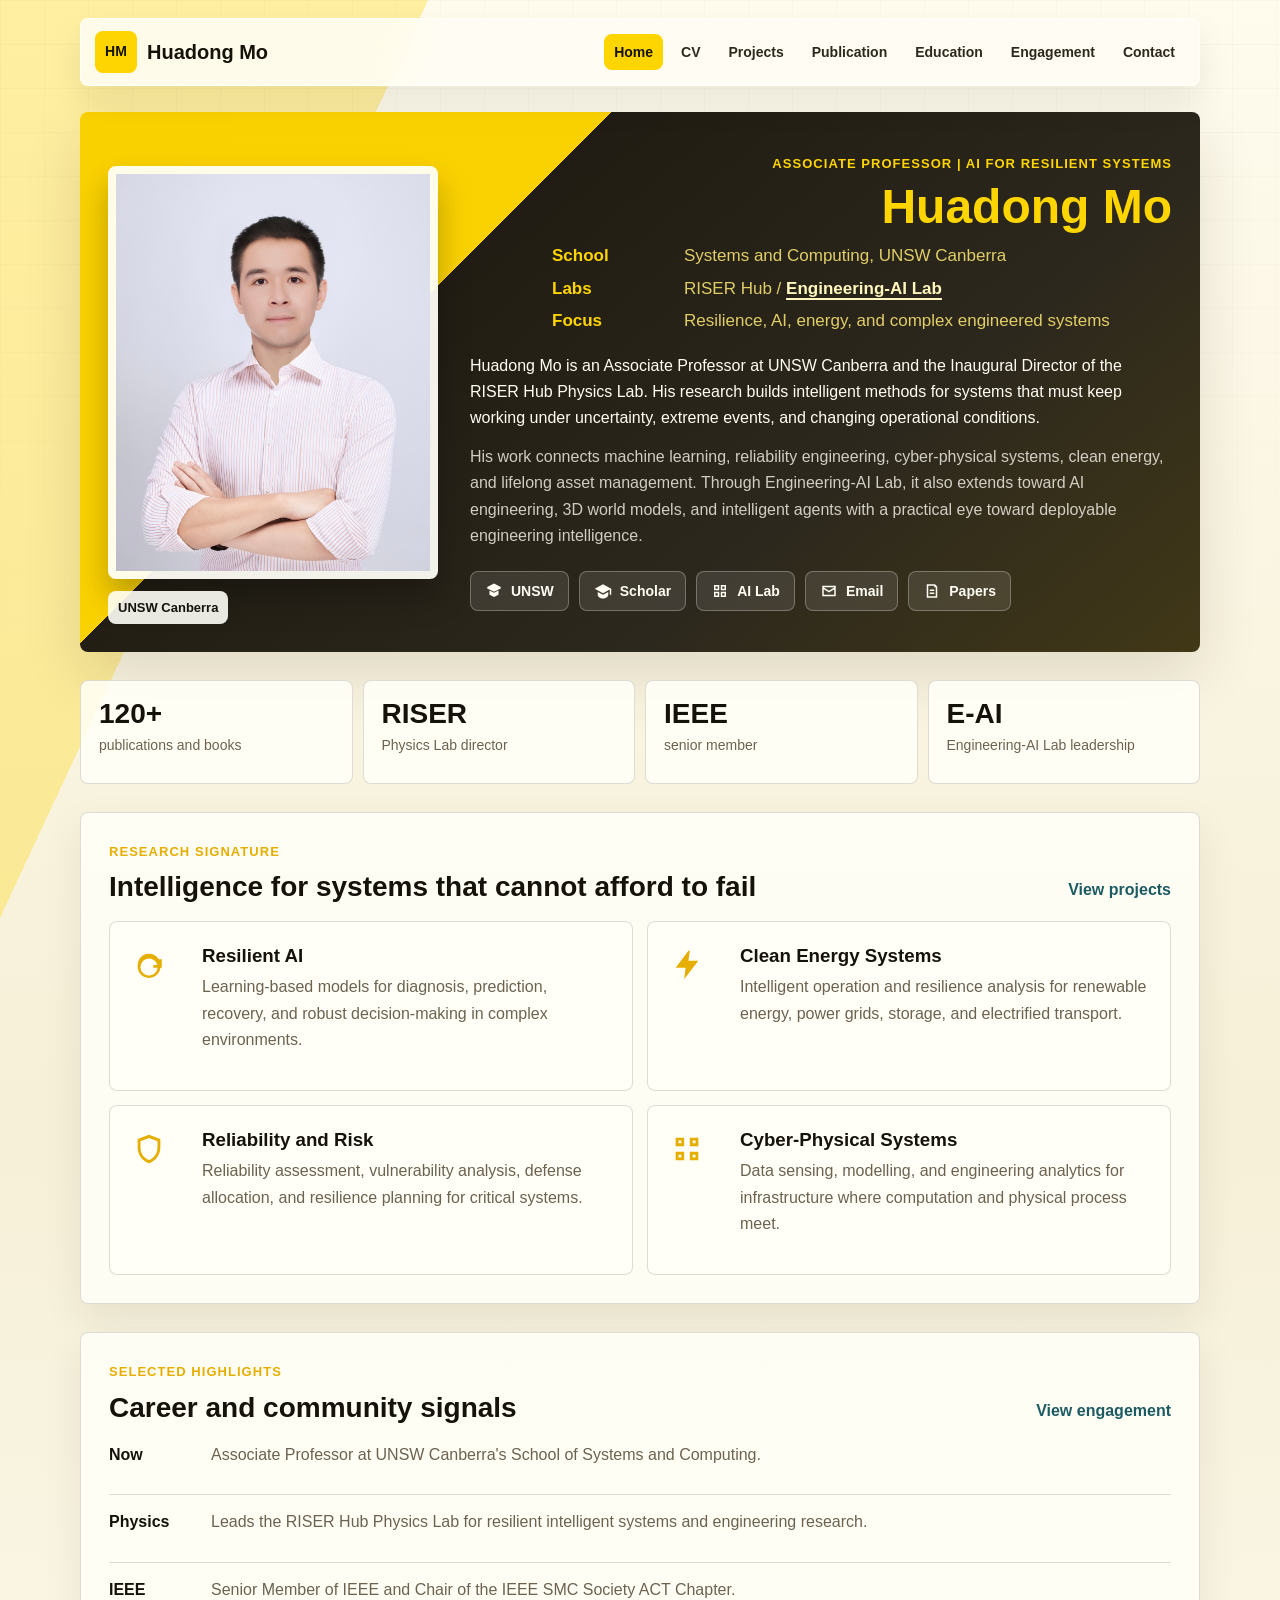
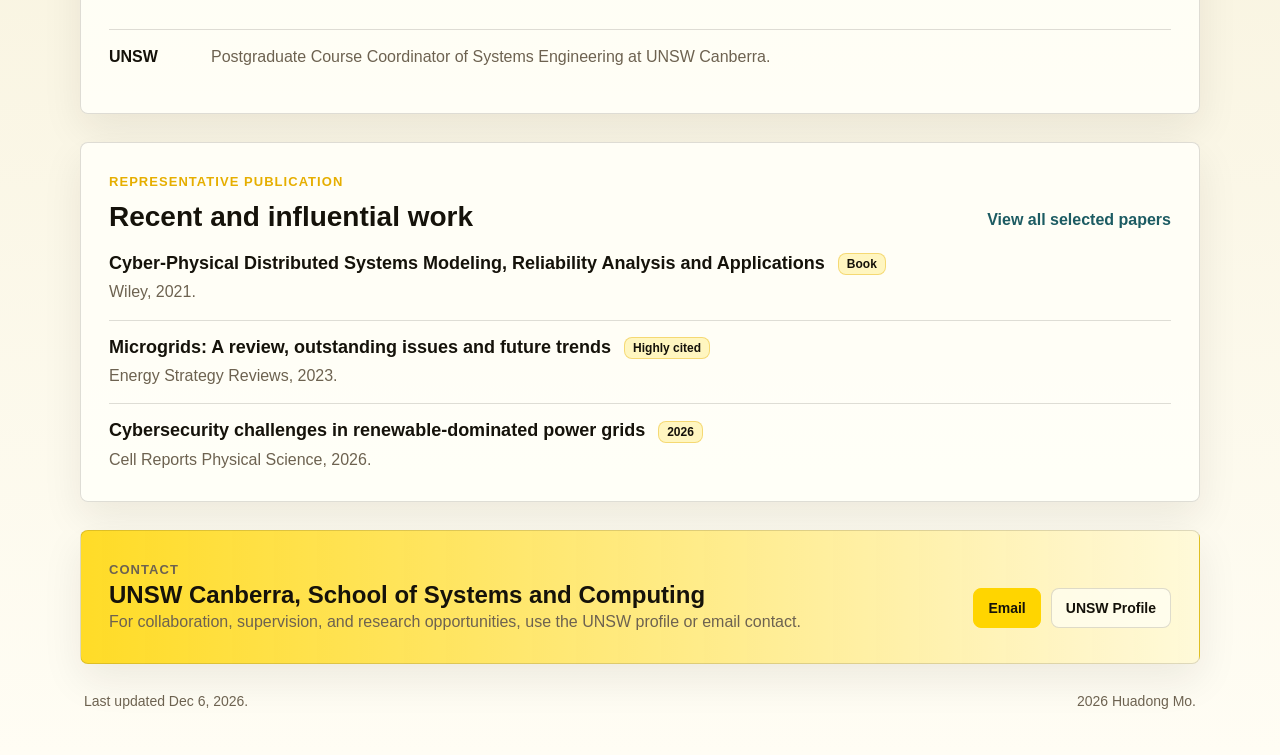
==== index.html @ 5bae4b28 "Initial Huadong Mo homepage" ====
<!DOCTYPE html>
<html lang="en">
  <head>
    <meta charset="UTF-8" />
    <meta name="viewport" content="width=device-width, initial-scale=1.0" />
    <title>Huadong Mo | Home</title>
    <meta
      name="description"
      content="Academic homepage of Huadong Mo, Associate Professor at UNSW Canberra and Director of the RISER Hub Physics Lab."
    />
    <link rel="icon" href="favicon.svg" type="image/svg+xml" />
    <link rel="stylesheet" href="styles.css" />
  </head>
  <body>
    <div class="page-shell">
      <header class="site-header">
        <a class="brand" href="index.html" aria-label="Huadong Mo home">
          <span class="brand-mark">HM</span>
          <span>Huadong Mo</span>
        </a>
        <nav class="site-nav" aria-label="Primary">
          <a href="index.html" aria-current="page">Home</a>
          <a href="cv.html">CV</a>
          <a href="projects.html">Projects</a>
          <a href="publications.html">Publication</a>
          <a href="education.html">Education</a>
          <a href="engagement.html">Engagement</a>
          <a href="contact.html">Contact</a>
        </nav>
      </header>

      <main>
        <section class="hero-panel">
          <div class="hero-photo-wrap">
            <img
              class="hero-photo"
              src="huadong.jpg"
              alt="Portrait of Huadong Mo"
            />
            <div class="photo-caption">UNSW Canberra</div>
          </div>
          <div class="hero-copy">
            <p class="meta">Associate Professor | AI for Resilient Systems</p>
            <h1 class="page-title">Huadong Mo</h1>
            <div class="subtitle">
              <div class="subtitle-row">
                <span>School</span>
                <span>Systems and Computing, UNSW Canberra</span>
              </div>
              <div class="subtitle-row">
                <span>Labs</span>
                <span>
                  RISER Hub /
                  <a
                    href="https://engineeringai-lab.github.io"
                    target="_blank"
                    rel="noreferrer"
                  >Engineering-AI Lab</a>
                </span>
              </div>
              <div class="subtitle-row">
                <span>Focus</span>
                <span>Resilience, AI, energy, and complex engineered systems</span>
              </div>
            </div>
            <p class="lede">
              Huadong Mo is an Associate Professor at UNSW Canberra and the
              Inaugural Director of the RISER Hub Physics Lab. His research
              builds intelligent methods for systems that must keep working
              under uncertainty, extreme events, and changing operational
              conditions.
            </p>
            <p class="lede lede-secondary">
              His work connects machine learning, reliability engineering,
              cyber-physical systems, clean energy, and lifelong asset
              management. Through Engineering-AI Lab, it also extends toward
              AI engineering, 3D world models, and intelligent agents with a
              practical eye toward deployable engineering intelligence.
            </p>
            <div class="icon-links" aria-label="Profile links">
              <a
                class="icon-link"
                href="https://www.unsw.edu.au/staff/huadong-mo"
                target="_blank"
                rel="noreferrer"
                aria-label="UNSW profile"
                title="UNSW profile"
              >
                <svg viewBox="0 0 24 24" aria-hidden="true">
                  <path d="M12 2 3 6.5v2L12 13l9-4.5v-2L12 2Zm-6 9.2V17l6 3 6-3v-5.8l-6 3-6-3Z" />
                </svg>
                <span>UNSW</span>
              </a>
              <a
                class="icon-link"
                href="https://scholar.google.com/citations?user=-s1nb1wAAAAJ&amp;hl=en"
                target="_blank"
                rel="noreferrer"
                aria-label="Google Scholar"
                title="Google Scholar"
              >
                <svg viewBox="0 0 24 24" aria-hidden="true">
                  <path d="M12 3 1 9l11 6 9-4.91V17h2V9L12 3Zm0 14L5 13.18V17c0 2.76 3.13 5 7 5s7-2.24 7-5v-3.82L12 17Z" />
                </svg>
                <span>Scholar</span>
              </a>
              <a
                class="icon-link"
                href="https://engineeringai-lab.github.io"
                target="_blank"
                rel="noreferrer"
                aria-label="Engineering-AI Lab"
                title="Engineering-AI Lab"
              >
                <svg viewBox="0 0 24 24" aria-hidden="true">
                  <path d="M4 4h7v7H4V4Zm2 2v3h3V6H6Zm7-2h7v7h-7V4Zm2 2v3h3V6h-3ZM4 13h7v7H4v-7Zm2 2v3h3v-3H6Zm7-2h7v7h-7v-7Zm2 2v3h3v-3h-3Z" />
                </svg>
                <span>AI Lab</span>
              </a>
              <a
                class="icon-link"
                href="mailto:huadong.mo@unsw.edu.au"
                aria-label="Email Huadong Mo"
                title="Email Huadong Mo"
              >
                <svg viewBox="0 0 24 24" aria-hidden="true">
                  <path d="M3 5h18v14H3V5Zm2 2v.35l7 4.2 7-4.2V7H5Zm14 10V9.68l-7 4.2-7-4.2V17h14Z" />
                </svg>
                <span>Email</span>
              </a>
              <a
                class="icon-link"
                href="publications.html"
                aria-label="Publication list"
                title="Publication list"
              >
                <svg viewBox="0 0 24 24" aria-hidden="true">
                  <path d="M5 3h11l3 3v15H5V3Zm10 2H7v14h10V7h-2V5Zm-6 5h6v2H9v-2Zm0 4h6v2H9v-2Z" />
                </svg>
                <span>Papers</span>
              </a>
            </div>
          </div>
        </section>

        <section class="signal-strip" aria-label="Profile highlights">
          <div>
            <strong>120+</strong>
            <span>publications and books</span>
          </div>
          <div>
            <strong>RISER</strong>
            <span>Physics Lab director</span>
          </div>
          <div>
            <strong>IEEE</strong>
            <span>senior member</span>
          </div>
          <div>
            <strong>E-AI</strong>
            <span>Engineering-AI Lab leadership</span>
          </div>
        </section>

        <section class="section-block">
          <div class="section-heading-row">
            <div>
              <p class="section-kicker">Research Signature</p>
              <h2>Intelligence for systems that cannot afford to fail</h2>
            </div>
            <a class="text-link" href="projects.html">View projects</a>
          </div>
          <div class="overview-grid">
            <article class="overview-card">
              <svg class="overview-icon" viewBox="0 0 24 24" aria-hidden="true">
                <path d="M4 12a8 8 0 0 1 14.93-4H21v6h-6v-2h2.84A6 6 0 1 0 18 14h2.07A8 8 0 1 1 4 12Z" />
              </svg>
              <div>
                <h3>Resilient AI</h3>
                <p>
                  Learning-based models for diagnosis, prediction, recovery,
                  and robust decision-making in complex environments.
                </p>
              </div>
            </article>
            <article class="overview-card">
              <svg class="overview-icon" viewBox="0 0 24 24" aria-hidden="true">
                <path d="M13 2 4 14h7l-1 8 10-13h-7l1-7Z" />
              </svg>
              <div>
                <h3>Clean Energy Systems</h3>
                <p>
                  Intelligent operation and resilience analysis for renewable
                  energy, power grids, storage, and electrified transport.
                </p>
              </div>
            </article>
            <article class="overview-card">
              <svg class="overview-icon" viewBox="0 0 24 24" aria-hidden="true">
                <path d="M12 2 4 5v6c0 5.1 3.2 9.6 8 11 4.8-1.4 8-5.9 8-11V5l-8-3Zm0 2.2 6 2.25V11c0 4-2.35 7.55-6 8.85C8.35 18.55 6 15 6 11V6.45l6-2.25Z" />
              </svg>
              <div>
                <h3>Reliability and Risk</h3>
                <p>
                  Reliability assessment, vulnerability analysis, defense
                  allocation, and resilience planning for critical systems.
                </p>
              </div>
            </article>
            <article class="overview-card">
              <svg class="overview-icon" viewBox="0 0 24 24" aria-hidden="true">
                <path d="M4 4h6v6H4V4Zm10 0h6v6h-6V4ZM4 14h6v6H4v-6Zm10 0h6v6h-6v-6ZM6 6v2h2V6H6Zm10 0v2h2V6h-2ZM6 16v2h2v-2H6Zm10 0v2h2v-2h-2Z" />
              </svg>
              <div>
                <h3>Cyber-Physical Systems</h3>
                <p>
                  Data sensing, modelling, and engineering analytics for
                  infrastructure where computation and physical process meet.
                </p>
              </div>
            </article>
          </div>
        </section>

        <section class="section-block">
          <div class="section-heading-row">
            <div>
              <p class="section-kicker">Selected Highlights</p>
              <h2>Career and community signals</h2>
            </div>
            <a class="text-link" href="engagement.html">View engagement</a>
          </div>
          <ul class="timeline-list">
            <li>
              <span class="timeline-date">Now</span>
              <span class="timeline-text">
                Associate Professor at UNSW Canberra's School of Systems and
                Computing.
              </span>
            </li>
            <li>
              <span class="timeline-date">Physics</span>
              <span class="timeline-text">
                Leads the RISER Hub Physics Lab for resilient intelligent
                systems and engineering research.
              </span>
            </li>
            <li>
              <span class="timeline-date">IEEE</span>
              <span class="timeline-text">
                Senior Member of IEEE and Chair of the IEEE SMC Society ACT
                Chapter.
              </span>
            </li>
            <li>
              <span class="timeline-date">UNSW</span>
              <span class="timeline-text">
                Postgraduate Course Coordinator of Systems Engineering at UNSW
                Canberra.
              </span>
            </li>
          </ul>
        </section>

        <section class="section-block">
          <div class="section-heading-row">
            <div>
              <p class="section-kicker">Representative Publication</p>
              <h2>Recent and influential work</h2>
            </div>
            <a class="text-link" href="publications.html">View all selected papers</a>
          </div>
          <ul class="publication-list compact-list">
            <li>
              <div class="publication-title">
                Cyber-Physical Distributed Systems Modeling, Reliability
                Analysis and Applications
                <span class="publication-type">Book</span>
              </div>
              <div class="publication-venue">Wiley, 2021.</div>
            </li>
            <li>
              <div class="publication-title">
                Microgrids: A review, outstanding issues and future trends
                <span class="publication-type">Highly cited</span>
              </div>
              <div class="publication-venue">Energy Strategy Reviews, 2023.</div>
            </li>
            <li>
              <div class="publication-title">
                Cybersecurity challenges in renewable-dominated power grids
                <span class="publication-type">2026</span>
              </div>
              <div class="publication-venue">Cell Reports Physical Science, 2026.</div>
            </li>
          </ul>
        </section>

        <section class="contact-band" id="contact">
          <div>
            <p class="section-kicker">Contact</p>
            <h2>UNSW Canberra, School of Systems and Computing</h2>
            <p>
              For collaboration, supervision, and research opportunities, use
              the UNSW profile or email contact.
            </p>
          </div>
          <div class="contact-actions">
            <a class="solid-link" href="mailto:huadong.mo@unsw.edu.au">Email</a>
            <a
              class="ghost-link"
              href="https://www.unsw.edu.au/staff/huadong-mo"
              target="_blank"
              rel="noreferrer"
            >UNSW Profile</a>
          </div>
        </section>
      </main>

      <footer class="site-footer">
        <p>Last updated <span id="last-updated">recently</span>.</p>
        <p><span id="current-year"></span> Huadong Mo.</p>
      </footer>
    </div>

    <script src="script.js"></script>
  </body>
</html>
---- styles.css ----
:root {
  --unsw-yellow: #ffd500;
  --yellow-deep: #e6ae00;
  --ink: #15120a;
  --ink-soft: #2d281d;
  --muted: #6d6250;
  --paper: #fffdf4;
  --surface: rgba(255, 255, 248, 0.86);
  --surface-strong: #fff9d9;
  --line: rgba(21, 18, 10, 0.14);
  --link: #0d5367;
  --cool: #1c5b62;
  --max-width: 1120px;
  --shadow: 0 24px 60px rgba(34, 28, 10, 0.12);
}

*,
*::before,
*::after {
  box-sizing: border-box;
}

html {
  scroll-behavior: smooth;
}

body {
  margin: 0;
  min-height: 100vh;
  color: var(--ink);
  font-family: Arial, Helvetica, sans-serif;
  font-size: 16px;
  line-height: 1.65;
  background:
    linear-gradient(115deg, rgba(255, 213, 0, 0.32) 0 18%, transparent 18% 100%),
    linear-gradient(180deg, #fffbed 0%, #f6f0d8 48%, #fffdf4 100%);
}

body::before {
  content: "";
  position: fixed;
  inset: 0;
  z-index: -1;
  pointer-events: none;
  background-image:
    linear-gradient(rgba(21, 18, 10, 0.045) 1px, transparent 1px),
    linear-gradient(90deg, rgba(21, 18, 10, 0.04) 1px, transparent 1px);
  background-size: 44px 44px;
  mask-image: linear-gradient(180deg, rgba(0, 0, 0, 0.52), transparent 78%);
}

a {
  color: var(--link);
  text-decoration: none;
}

a:hover,
a:focus-visible {
  text-decoration: underline;
}

img {
  display: block;
  max-width: 100%;
}

.page-shell {
  width: min(calc(100% - 32px), var(--max-width));
  margin: 0 auto;
  padding: 18px 0 42px;
}

.site-header {
  position: sticky;
  top: 12px;
  z-index: 10;
  display: flex;
  align-items: center;
  justify-content: space-between;
  gap: 20px;
  margin-bottom: 26px;
  padding: 12px 14px;
  border: 1px solid rgba(255, 255, 255, 0.72);
  border-radius: 8px;
  background: rgba(255, 253, 244, 0.88);
  box-shadow: 0 16px 34px rgba(24, 21, 12, 0.08);
  backdrop-filter: blur(16px);
}

.brand {
  display: inline-flex;
  align-items: center;
  gap: 10px;
  min-width: max-content;
  color: var(--ink);
  font-size: 20px;
  font-weight: 800;
  letter-spacing: 0;
}

.brand:hover,
.brand:focus-visible {
  text-decoration: none;
}

.brand-mark {
  display: inline-grid;
  width: 42px;
  height: 42px;
  place-items: center;
  border-radius: 8px;
  background: var(--unsw-yellow);
  color: var(--ink);
  font-size: 14px;
  font-weight: 900;
}

.site-nav {
  display: flex;
  flex-wrap: wrap;
  justify-content: flex-end;
  gap: 8px;
}

.site-nav a {
  display: inline-flex;
  align-items: center;
  min-height: 36px;
  padding: 0 10px;
  border-radius: 8px;
  color: var(--ink-soft);
  font-size: 14px;
  font-weight: 700;
  line-height: 1;
}

.site-nav a:hover,
.site-nav a:focus-visible,
.site-nav a[aria-current="page"] {
  background: var(--unsw-yellow);
  color: var(--ink);
  text-decoration: none;
}

main {
  display: grid;
  gap: 28px;
}

.hero-panel {
  display: grid;
  grid-template-columns: 330px minmax(0, 1fr);
  gap: 32px;
  align-items: stretch;
  min-height: 540px;
  padding: 28px;
  border-radius: 8px;
  background:
    linear-gradient(135deg, rgba(255, 213, 0, 0.98) 0 32%, transparent 32% 100%),
    linear-gradient(140deg, #16130b 0%, #2d281d 68%, #413817 100%);
  color: var(--paper);
  box-shadow: var(--shadow);
}

.hero-photo-wrap {
  display: grid;
  align-content: end;
  gap: 12px;
}

.hero-photo {
  width: 100%;
  aspect-ratio: 4 / 5;
  object-fit: cover;
  object-position: center 20%;
  border: 8px solid rgba(255, 255, 248, 0.94);
  border-radius: 8px;
  box-shadow: 0 18px 32px rgba(0, 0, 0, 0.26);
}

.photo-caption {
  display: inline-flex;
  width: fit-content;
  padding: 6px 10px;
  border-radius: 8px;
  background: rgba(255, 255, 248, 0.9);
  color: var(--ink);
  font-size: 13px;
  font-weight: 800;
}

.hero-copy {
  display: flex;
  flex-direction: column;
  justify-content: center;
  min-width: 0;
}

.meta,
.section-kicker {
  margin: 0 0 8px;
  color: var(--yellow-deep);
  font-size: 13px;
  font-weight: 900;
  letter-spacing: 0.08em;
  text-transform: uppercase;
}

.hero-copy .meta {
  align-self: flex-end;
  width: min(100%, 620px);
  color: var(--unsw-yellow);
  text-align: right;
}

.page-title {
  align-self: flex-end;
  width: min(100%, 620px);
  margin: 0 0 10px;
  color: var(--unsw-yellow);
  font-size: 48px;
  line-height: 1.05;
  letter-spacing: 0;
  text-align: right;
}

.subtitle {
  align-self: flex-end;
  display: grid;
  gap: 4px;
  width: min(100%, 620px);
  margin: 0 0 18px;
  color: rgba(255, 234, 116, 0.86);
  font-size: 17px;
}

.subtitle-row {
  display: grid;
  grid-template-columns: 118px minmax(0, 1fr);
  gap: 14px;
}

.subtitle-row span:first-child {
  color: var(--unsw-yellow);
  font-weight: 800;
}

.subtitle-row a {
  color: #fff7bd;
  font-weight: 800;
  text-decoration: underline;
  text-decoration-thickness: 2px;
  text-underline-offset: 4px;
}

.lede {
  margin: 0;
  max-width: 740px;
}

.lede-secondary {
  margin-top: 12px;
  color: rgba(255, 253, 244, 0.78);
}

.wide-lede {
  max-width: 900px;
  color: var(--ink-soft);
}

.icon-links,
.page-actions,
.contact-actions {
  display: flex;
  flex-wrap: wrap;
  gap: 10px;
  margin-top: 22px;
}

.icon-link,
.solid-link,
.ghost-link {
  display: inline-flex;
  align-items: center;
  justify-content: center;
  gap: 8px;
  min-height: 40px;
  padding: 0 14px;
  border-radius: 8px;
  font-size: 14px;
  font-weight: 800;
  transition: transform 0.18s ease, border-color 0.18s ease, background 0.18s ease;
}

.icon-link {
  border: 1px solid rgba(255, 255, 248, 0.28);
  background: rgba(255, 255, 248, 0.1);
  color: #fffdf4;
}

.icon-link:hover,
.icon-link:focus-visible {
  transform: translateY(-1px);
  border-color: var(--unsw-yellow);
  text-decoration: none;
}

.icon-link svg {
  width: 18px;
  height: 18px;
  fill: currentColor;
}

.solid-link {
  border: 1px solid var(--unsw-yellow);
  background: var(--unsw-yellow);
  color: var(--ink);
}

.ghost-link {
  border: 1px solid var(--line);
  background: rgba(255, 255, 248, 0.68);
  color: var(--ink);
}

.solid-link:hover,
.solid-link:focus-visible,
.ghost-link:hover,
.ghost-link:focus-visible {
  transform: translateY(-1px);
  text-decoration: none;
}

.signal-strip {
  display: grid;
  grid-template-columns: repeat(4, minmax(0, 1fr));
  gap: 10px;
}

.signal-strip div {
  min-height: 104px;
  padding: 18px;
  border: 1px solid var(--line);
  border-radius: 8px;
  background: var(--surface);
}

.signal-strip strong {
  display: block;
  color: var(--ink);
  font-size: 28px;
  line-height: 1.1;
}

.signal-strip span {
  display: block;
  margin-top: 6px;
  color: var(--muted);
  font-size: 14px;
  line-height: 1.4;
}

.section-block,
.page-header,
.project-feature,
.contact-band {
  border: 1px solid var(--line);
  border-radius: 8px;
  background: var(--surface);
  box-shadow: 0 16px 40px rgba(34, 28, 10, 0.08);
}

.section-block,
.page-header {
  padding: 28px;
}

.page-header {
  display: grid;
  gap: 8px;
  background:
    linear-gradient(90deg, rgba(255, 213, 0, 0.38), transparent 58%),
    var(--surface);
}

.page-header h1,
.section-block h2,
.project-feature h2,
.contact-band h2 {
  margin: 0;
  color: var(--ink);
  line-height: 1.18;
  letter-spacing: 0;
}

.page-header h1 {
  font-size: 40px;
}

.page-header p,
.project-feature p,
.contact-band p {
  margin: 0;
  max-width: 760px;
  color: var(--muted);
}

.section-heading-row {
  display: flex;
  align-items: end;
  justify-content: space-between;
  gap: 18px;
  margin-bottom: 18px;
}

.section-heading-row h2 {
  font-size: 28px;
}

.text-link {
  min-width: max-content;
  color: var(--cool);
  font-weight: 800;
}

.overview-grid,
.cv-grid,
.teaching-grid,
.engagement-grid,
.contact-grid {
  display: grid;
  grid-template-columns: repeat(2, minmax(0, 1fr));
  gap: 14px;
}

.overview-card,
.cv-card,
.teaching-card,
.engagement-card,
.contact-card,
.project-card {
  border: 1px solid var(--line);
  border-radius: 8px;
  background: rgba(255, 255, 248, 0.78);
}

.overview-card {
  display: grid;
  grid-template-columns: 54px minmax(0, 1fr);
  gap: 16px;
  min-height: 170px;
  padding: 22px;
}

.overview-icon {
  width: 34px;
  height: 34px;
  margin-top: 4px;
  color: var(--yellow-deep);
  fill: currentColor;
}

.overview-card h3,
.cv-card h3,
.teaching-card h3,
.timeline-item h3 {
  margin: 0 0 6px;
  color: var(--ink);
  line-height: 1.28;
}

.overview-card p,
.cv-card p,
.teaching-card p,
.engagement-card p,
.contact-card p,
.project-card p,
.timeline-item p {
  margin: 0;
  color: var(--muted);
}

.timeline-list,
.simple-list,
.publication-list {
  margin: 0;
  padding: 0;
  list-style: none;
}

.timeline-list {
  display: grid;
  gap: 12px;
}

.timeline-list li {
  display: grid;
  grid-template-columns: 88px minmax(0, 1fr);
  gap: 14px;
  align-items: start;
  padding: 14px 0;
  border-top: 1px solid var(--line);
}

.timeline-list li:first-child {
  border-top: 0;
  padding-top: 0;
}

.timeline-date {
  color: var(--ink);
  font-weight: 900;
}

.timeline-text {
  min-width: 0;
  color: var(--muted);
}

.compact-list li + li,
.publication-list li + li {
  margin-top: 14px;
  padding-top: 14px;
  border-top: 1px solid var(--line);
}

.publication-title {
  color: var(--ink);
  font-size: 18px;
  font-weight: 800;
  line-height: 1.35;
}

.publication-authors,
.publication-venue {
  margin-top: 4px;
  color: var(--muted);
}

.publication-type {
  display: inline-flex;
  margin-left: 8px;
  padding: 2px 8px;
  border: 1px solid rgba(230, 174, 0, 0.4);
  border-radius: 8px;
  background: rgba(255, 213, 0, 0.22);
  color: var(--ink);
  font-size: 12px;
  font-weight: 900;
  vertical-align: middle;
}

.cv-card,
.teaching-card,
.engagement-card,
.contact-card {
  padding: 20px;
}

.cv-card span,
.engagement-card span,
.contact-card span,
.project-tag {
  display: inline-block;
  margin-bottom: 8px;
  color: var(--yellow-deep);
  font-size: 12px;
  font-weight: 900;
  letter-spacing: 0.08em;
  text-transform: uppercase;
}

.table-wrap {
  width: 100%;
  overflow-x: auto;
}

.profile-table {
  width: 100%;
  min-width: 720px;
  border-collapse: collapse;
  table-layout: fixed;
}

.profile-table th,
.profile-table td {
  padding: 14px 12px;
  border-bottom: 1px solid var(--line);
  text-align: left;
  vertical-align: top;
}

.profile-table th {
  color: var(--ink);
  font-size: 12px;
  font-weight: 900;
  letter-spacing: 0.08em;
  text-transform: uppercase;
}

.profile-table td {
  color: var(--muted);
}

.timeline-panel {
  display: grid;
  gap: 12px;
}

.timeline-item {
  display: grid;
  grid-template-columns: 110px minmax(0, 1fr);
  gap: 16px;
  padding: 18px;
  border: 1px solid var(--line);
  border-radius: 8px;
  background: rgba(255, 255, 248, 0.78);
}

.timeline-item > span {
  color: var(--ink);
  font-size: 22px;
  font-weight: 900;
}

.two-column-list {
  columns: 2;
  column-gap: 28px;
}

.simple-list li {
  break-inside: avoid;
  margin-bottom: 10px;
  padding-left: 18px;
  color: var(--muted);
  position: relative;
}

.simple-list li::before {
  content: "";
  position: absolute;
  left: 0;
  top: 0.72em;
  width: 7px;
  height: 7px;
  border-radius: 8px;
  background: var(--unsw-yellow);
}

.project-feature {
  display: flex;
  align-items: center;
  justify-content: space-between;
  gap: 24px;
  padding: 28px;
  background:
    linear-gradient(100deg, rgba(21, 18, 10, 0.94), rgba(45, 40, 29, 0.92)),
    var(--surface);
}

.project-feature h2,
.project-feature p {
  color: var(--paper);
}

.project-feature .section-kicker {
  color: var(--unsw-yellow);
}

.project-feature-actions {
  display: flex;
  flex-wrap: wrap;
  gap: 10px;
  min-width: max-content;
}

.dark-ghost-link {
  border-color: rgba(255, 255, 248, 0.28);
  background: rgba(255, 255, 248, 0.08);
  color: var(--paper);
}

.project-grid {
  display: grid;
  grid-template-columns: repeat(2, minmax(0, 1fr));
  gap: 16px;
}

.project-card {
  display: flex;
  flex-direction: column;
  min-height: 320px;
  padding: 22px;
}

.project-card h2,
.engagement-card h2,
.contact-card h2 {
  margin: 0 0 8px;
  color: var(--ink);
  line-height: 1.25;
}

.project-card ul {
  margin: auto 0 0;
  padding-left: 18px;
  color: var(--muted);
}

.contact-band {
  display: flex;
  align-items: center;
  justify-content: space-between;
  gap: 24px;
  padding: 28px;
  background:
    linear-gradient(90deg, rgba(255, 213, 0, 0.82), rgba(255, 249, 217, 0.92)),
    var(--surface-strong);
}

.contact-grid {
  align-items: stretch;
}

.contact-header {
  min-height: 230px;
  align-content: center;
}

.site-footer {
  display: flex;
  justify-content: space-between;
  gap: 16px;
  padding: 26px 4px 0;
  color: var(--muted);
  font-size: 14px;
}

.site-footer p {
  margin: 0;
}

@media (max-width: 900px) {
  .site-header {
    position: static;
    align-items: flex-start;
    flex-direction: column;
  }

  .site-nav {
    justify-content: flex-start;
  }

  .hero-panel {
    grid-template-columns: 1fr;
    min-height: 0;
  }

  .hero-photo-wrap {
    max-width: 320px;
  }

  .signal-strip {
    grid-template-columns: repeat(2, minmax(0, 1fr));
  }

  .overview-grid,
  .cv-grid,
  .teaching-grid,
  .engagement-grid,
  .contact-grid,
  .project-grid {
    grid-template-columns: 1fr;
  }

  .project-feature,
  .project-feature-actions,
  .contact-band,
  .section-heading-row {
    align-items: flex-start;
    flex-direction: column;
  }

  .project-feature-actions {
    min-width: 0;
  }
}

@media (max-width: 620px) {
  .page-shell {
    width: min(calc(100% - 20px), var(--max-width));
    padding-top: 10px;
  }

  .site-header,
  .hero-panel,
  .section-block,
  .page-header,
  .project-feature,
  .contact-band {
    padding: 18px;
  }

  .brand {
    font-size: 18px;
  }

  .brand-mark {
    width: 38px;
    height: 38px;
  }

  .site-nav a {
    min-height: 34px;
    padding: 0 8px;
    font-size: 13px;
  }

  .page-title,
  .page-header h1 {
    font-size: 34px;
  }

  .subtitle-row,
  .timeline-list li,
  .timeline-item {
    grid-template-columns: 1fr;
    gap: 6px;
  }

  .signal-strip {
    grid-template-columns: 1fr;
  }

  .overview-card {
    grid-template-columns: 1fr;
  }

  .two-column-list {
    columns: 1;
  }

  .site-footer {
    display: grid;
  }
}
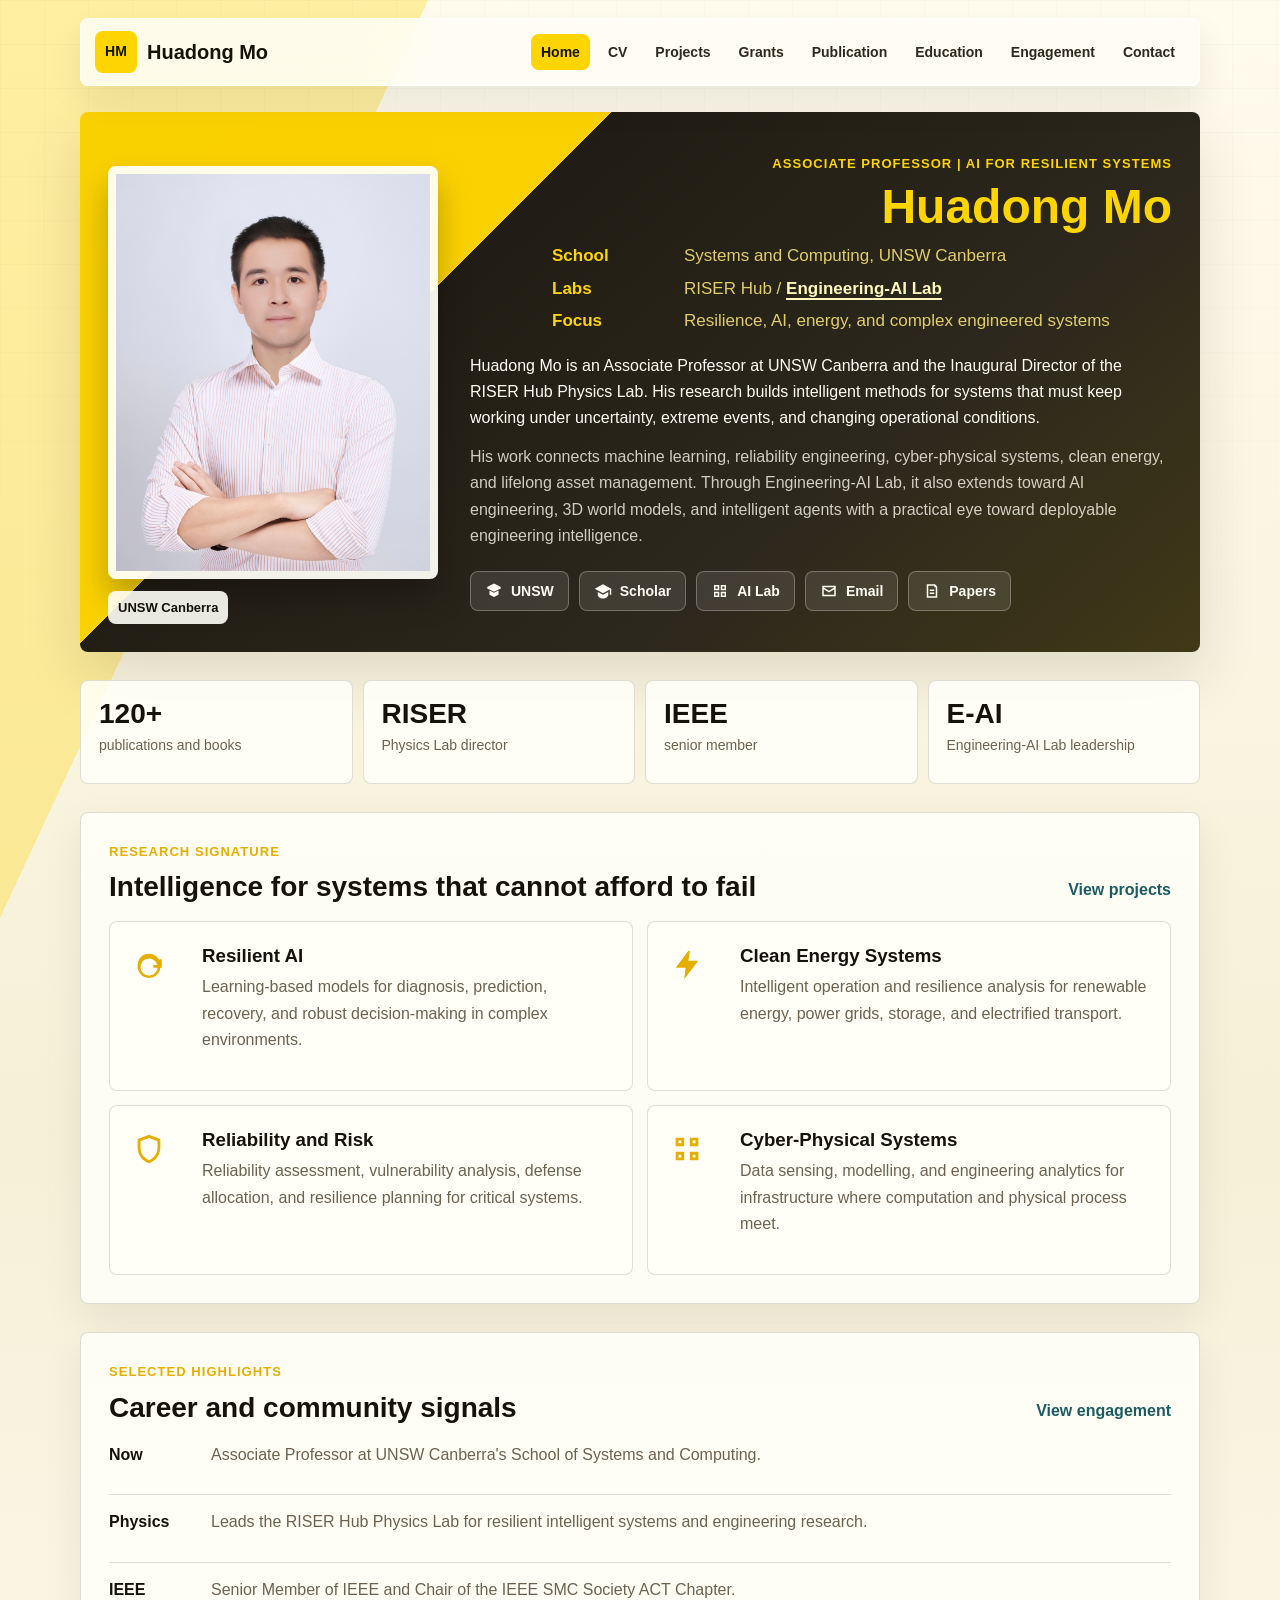
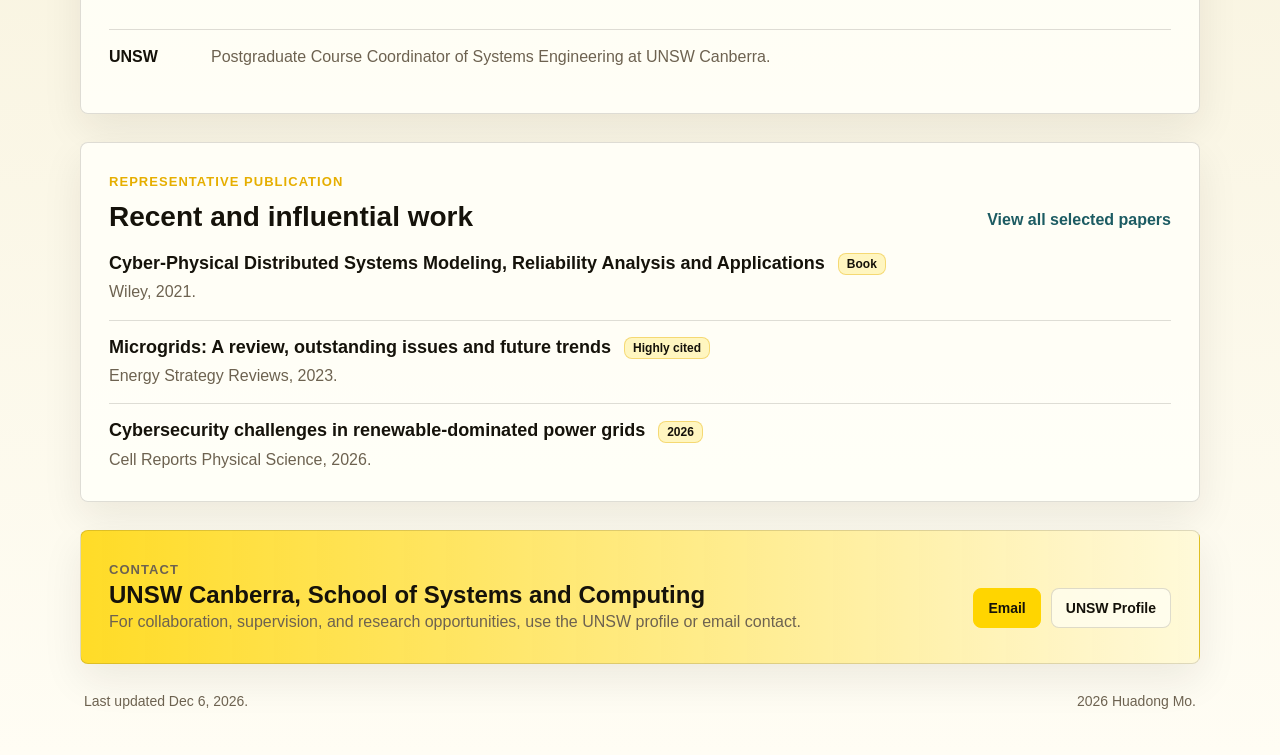
==== commit 99528a5a: "Add grants page" ====
--- a/index.html
+++ b/index.html
@@ -22,6 +22,7 @@
           <a href="index.html" aria-current="page">Home</a>
           <a href="cv.html">CV</a>
           <a href="projects.html">Projects</a>
+          <a href="grants.html">Grants</a>
           <a href="publications.html">Publication</a>
           <a href="education.html">Education</a>
           <a href="engagement.html">Engagement</a>
--- a/styles.css
+++ b/styles.css
@@ -438,7 +438,9 @@
 .teaching-card,
 .engagement-card,
 .contact-card,
-.project-card {
+.project-card,
+.grant-card,
+.grant-stat {
   border: 1px solid var(--line);
   border-radius: 8px;
   background: rgba(255, 255, 248, 0.78);
@@ -475,6 +477,7 @@
 .engagement-card p,
 .contact-card p,
 .project-card p,
+.grant-card p,
 .timeline-item p {
   margin: 0;
   color: var(--muted);
@@ -718,6 +721,59 @@
     var(--surface-strong);
 }
 
+.grant-overview {
+  display: grid;
+  grid-template-columns: repeat(3, minmax(0, 1fr));
+  gap: 14px;
+}
+
+.grant-stat {
+  min-height: 116px;
+  padding: 20px;
+}
+
+.grant-stat strong {
+  display: block;
+  color: var(--ink);
+  font-size: 28px;
+  line-height: 1.1;
+}
+
+.grant-stat span {
+  display: block;
+  margin-top: 8px;
+  color: var(--muted);
+  line-height: 1.4;
+}
+
+.grant-list {
+  display: grid;
+  grid-template-columns: repeat(2, minmax(0, 1fr));
+  gap: 14px;
+}
+
+.grant-card {
+  display: grid;
+  gap: 8px;
+  min-height: 220px;
+  padding: 20px;
+}
+
+.grant-card span {
+  color: var(--yellow-deep);
+  font-size: 12px;
+  font-weight: 900;
+  letter-spacing: 0.08em;
+  text-transform: uppercase;
+}
+
+.grant-card h3 {
+  margin: 0;
+  color: var(--ink);
+  font-size: 18px;
+  line-height: 1.28;
+}
+
 .contact-grid {
   align-items: stretch;
 }
@@ -769,7 +825,9 @@
   .teaching-grid,
   .engagement-grid,
   .contact-grid,
-  .project-grid {
+  .project-grid,
+  .grant-overview,
+  .grant-list {
     grid-template-columns: 1fr;
   }
 
